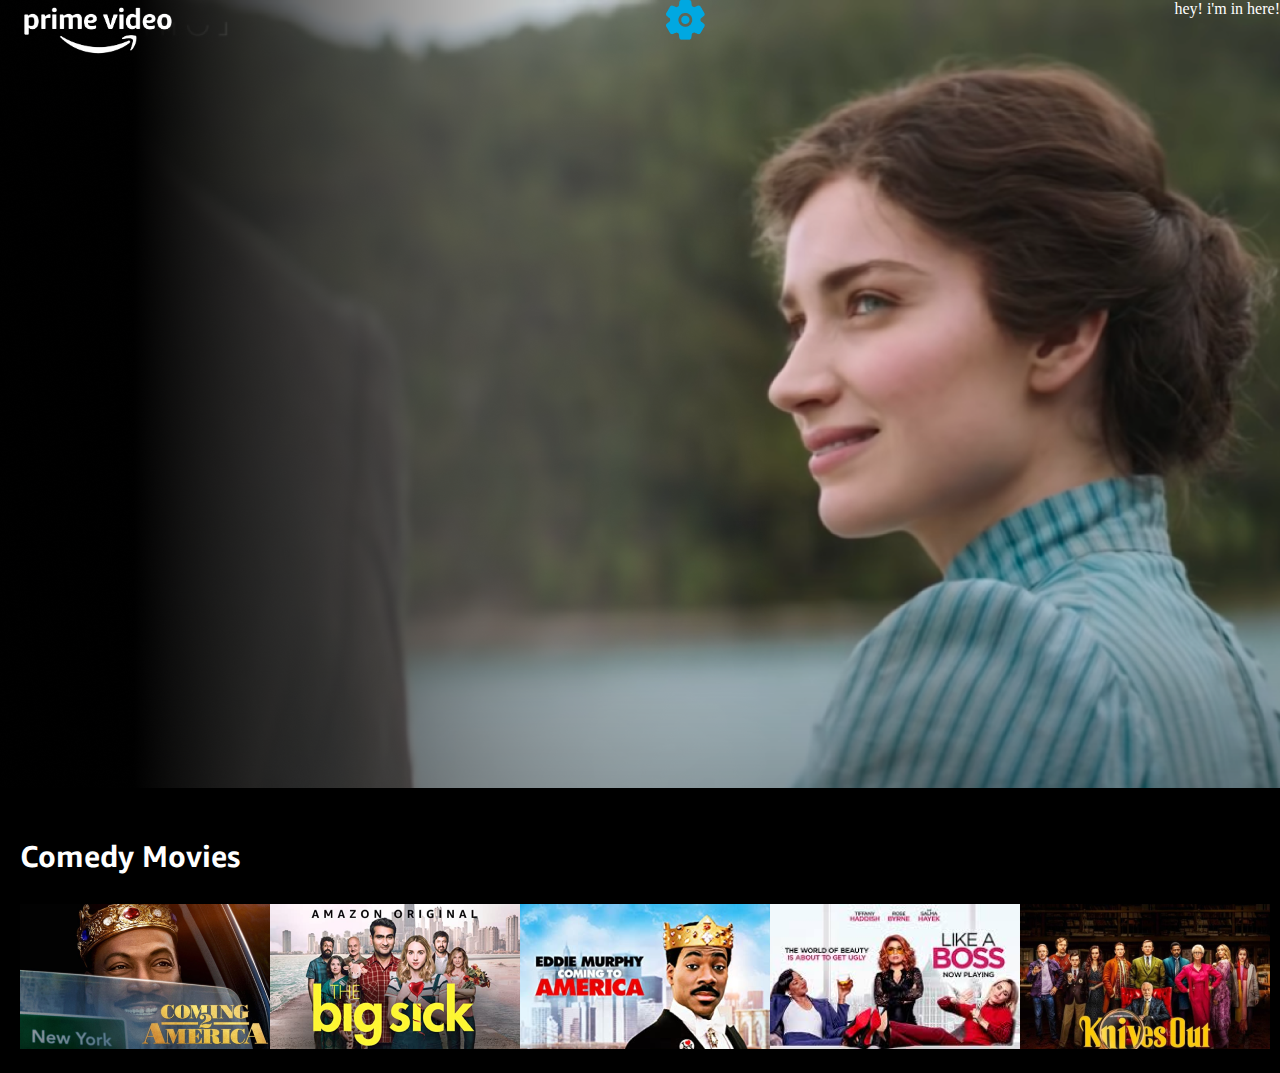
==== continue.html @ 5f9cf974 "finished profile page, working on continue watching" ====
<!DOCTYPE html>
<html lang="en">
<head>
    <meta charset="UTF-8">
    <meta http-equiv="X-UA-Compatible" content="IE=edge">
    <meta name="viewport" content="width=device-width, initial-scale=1.0">

    <link rel="stylesheet" type="text/css" href="css/style.css">
    <script src="https://ajax.googleapis.com/ajax/libs/jquery/3.5.1/jquery.min.js"></script>
    <script src="js/javascript.js"></script>
    <title>Amazon Prime</title>
</head>
<body>
    <div class="main">
        <div class="continue">
            <div class="logo"><img src="images/logo.png"></div>
            <div class="settings"><img src="images/settings.png"></div>

            hey! i'm in here!
        </div>
 


        <div class="titlecontainer">
            <h3>Comedy Movies</h3>
            <div class="titlelistings">
                <div class="title"><img src="images/comedyMovies/1.png"></div>
                <div class="title"><img src="images/comedyMovies/2.png"></div>
                <div class="title"><img src="images/comedyMovies/3.png"></div>
                <div class="title"><img src="images/comedyMovies/4.png"></div>
                <div class="title"><img src="images/comedyMovies/5.png"></div>
            </div>
        </div>

       



    </div>
</body>
</html>
---- css/style.css ----
@font-face {
    font-family: 'EmberRegular';
    src: url('../images/webfonts/AmazonEmber_W_Rg.eot');
    src: url('../images/webfonts/AmazonEmber_W_Rg.eot?#iefix') format('embedded-opentype'),
         url('../images/webfonts/AmazonEmber_W_Rg.woff') format('woff'),
         url('../images/webfonts/AmazonEmber_W_Rg.woff2') format('woff2');
    font-weight: normal;
    font-style: normal;
}

@font-face {
    font-family: 'EmberMedium';
    src: url('../images/webfonts/AmazonEmber_W_Bd.eot');
    src: url('../images/webfonts/AmazonEmber_W_Bd.eot?#iefix') format('embedded-opentype'),
         url('../images/webfonts/AmazonEmber_W_Bd.woff') format('woff'),
         url('../images/webfonts/AmazonEmber_W_Bd.woff2') format('woff2');
    font-weight: normal;
    font-style: normal;
}

@font-face {
    font-family: 'EmberLight';
    src: url('../images/webfonts/AmazonEmber_W_Lt.eot');
    src: url('../images/webfonts/AmazonEmber_W_Lt.eot?#iefix') format('embedded-opentype'),
         url('../images/webfonts/AmazonEmber_W_Lt.woff') format('woff'),
         url('../images/webfonts/AmazonEmber_W_Lt.woff2') format('woff2');
    font-weight: normal;
    font-style: normal;
}

body {
    background-color: black;
    color: white;
    margin: auto;

}

.hero {
    height: 812px;
    display: flex;
    flex-direction: row;
    align-items: flex-start;
    justify-content: space-between;
    padding: 20px;
    background-image: url(../images/hero.png);
    background-repeat: no-repeat;
    background-position: center;
}

.continue {
    height: 788px;
    display: flex;
    flex-direction: row;
    align-items: flex-start;
    justify-content: space-between;

    background-image: url(../images/luminaries.png);
    background-repeat: no-repeat;
    background-position: center;
}

.logo img {
    height: 61px;
}

.featured {
    display: flex;
    flex-direction: row;
    align-items: flex-start;
    justify-content: space-between;
    padding: 20px;
}

.featured a {
    font-size: 25px;
    color: white;
    font-family: 'EmberMedium', Helvetica, Arial, sans-serif;
    text-align: center;
    text-decoration: none;

}

.featuredButton {
    height: 113px;
    width: 258px;
    background-image: url(../images/lrgbutton.png);
    display: flex;
    align-items: center;
    justify-content: center;
    cursor: pointer;


}

.topheader {
    margin-top: 50px;
    display: flex;
    flex-direction: row;
    align-items: center;
    justify-content: space-between;
    padding: 20px;

}

.topheader H1 {
    font-family: 'EmberMedium', Helvetica, Arial, sans-serif;
    font-size: 60px;
    margin: 0px;
    padding: 0px;
}

.topheaderbuttons {
    display: flex;
    flex-direction: row;
    align-items: flex-start;
    justify-content: flex-end; 
}

.search, .filter {
    background-image: url(../images/button.png);
    height: 60px;
    width: 199px;
    display: flex;
    align-items: center;
    justify-content: center;
    cursor: pointer;
    font-size: 25px;
    color: white;
    text-align: center;
    text-decoration: none;
    font-family: 'EmberLight', Helvetica, Arial, sans-serif;
}

.filtercontainer {
    padding-left: 25px;
    display: none;
}

.filterrow1 {
    display: flex;
    flex-direction: row;
    align-items: flex-start;
    justify-content: flex-start;
    margin-bottom: 20px;

}

.filterrow2 {
    display: flex;
    flex-direction: row;
    align-items: flex-start;
    justify-content: flex-start;
    margin-bottom: 40px;

}


.filterbutton {
    background-image: url(../images/filterbutton.png);   
    height: 47px;
    width: 110px;
    margin-right: 30px;
    display: flex;
    align-items: center;
    justify-content: center;
    cursor: pointer;
    font-family: 'EmberLight', Helvetica, Arial, sans-serif;
}

.clearbutton {
    background-image: url(../images/clearbutton.png);   
    height: 47px;
    width: 110px;
    margin-left: 15px;
    display: flex;
    align-items: center;
    justify-content: center;
    cursor: pointer;
    font-family: 'EmberLight', Helvetica, Arial, sans-serif;
}

.titlecontainer {
    padding: 20px;
}

.titlecontainer H3 {
    font-family: 'EmberMedium', Helvetica, Arial, sans-serif;
    font-weight: normal;
    font-size: 30px;
}

.titlelistings {
    display: flex;
    flex-direction: row;
    align-items: flex-start;
    justify-content: space-between;

}

.title {
    cursor: pointer;
}

.seealltvseries {
    height: 153px;
    width: 258px;
    background-image: url(../images/seeall.png);
    display: flex;
    align-items: center;
    justify-content: center;
    cursor: pointer;

}

.primestyle {
    color: #00A8E1;
    font-size: 35px;
}

.profilelist {
    display: flex;
    flex-direction: row;
    align-items: flex-start;
    justify-content: center; 
    margin-top: 80px;
}

.largeprofile {
    width: 176px;
    height: 220px;
    display: flex;
    flex-direction: column;
    justify-content: flex-end;
    margin: 30px;
    background-repeat: no-repeat;
    background-position: center;

}

.smallprofile {
    width: 135px;
    height: 220px;
    display: flex;
    flex-direction: column;
    justify-content: flex-end;
    margin: 30px;
    background-repeat: no-repeat;
    background-position: center;
    color: #97999A;
}


.profilename {
    font-family: 'EmberMedium', Helvetica, Arial, sans-serif;
    font-weight: normal;
 
    text-align: center;
    font-size: 30px;
    margin-top: 20px;
}

.editprofile {
    font-family: 'EmberMedium', Helvetica, Arial, sans-serif;
    font-weight: normal;
    color: #97999A;
    text-align: center;
    visibility: hidden;

}

.profileheader {
    font-family: 'EmberLight', Helvetica, Arial, sans-serif;
    font-size: 45px;
    text-align: center;
    margin-top: 30px;
}

.profilesubheader {
    font-family: 'EmberLight', Helvetica, Arial, sans-serif;
    font-size: 17px;
    text-align: center;
}
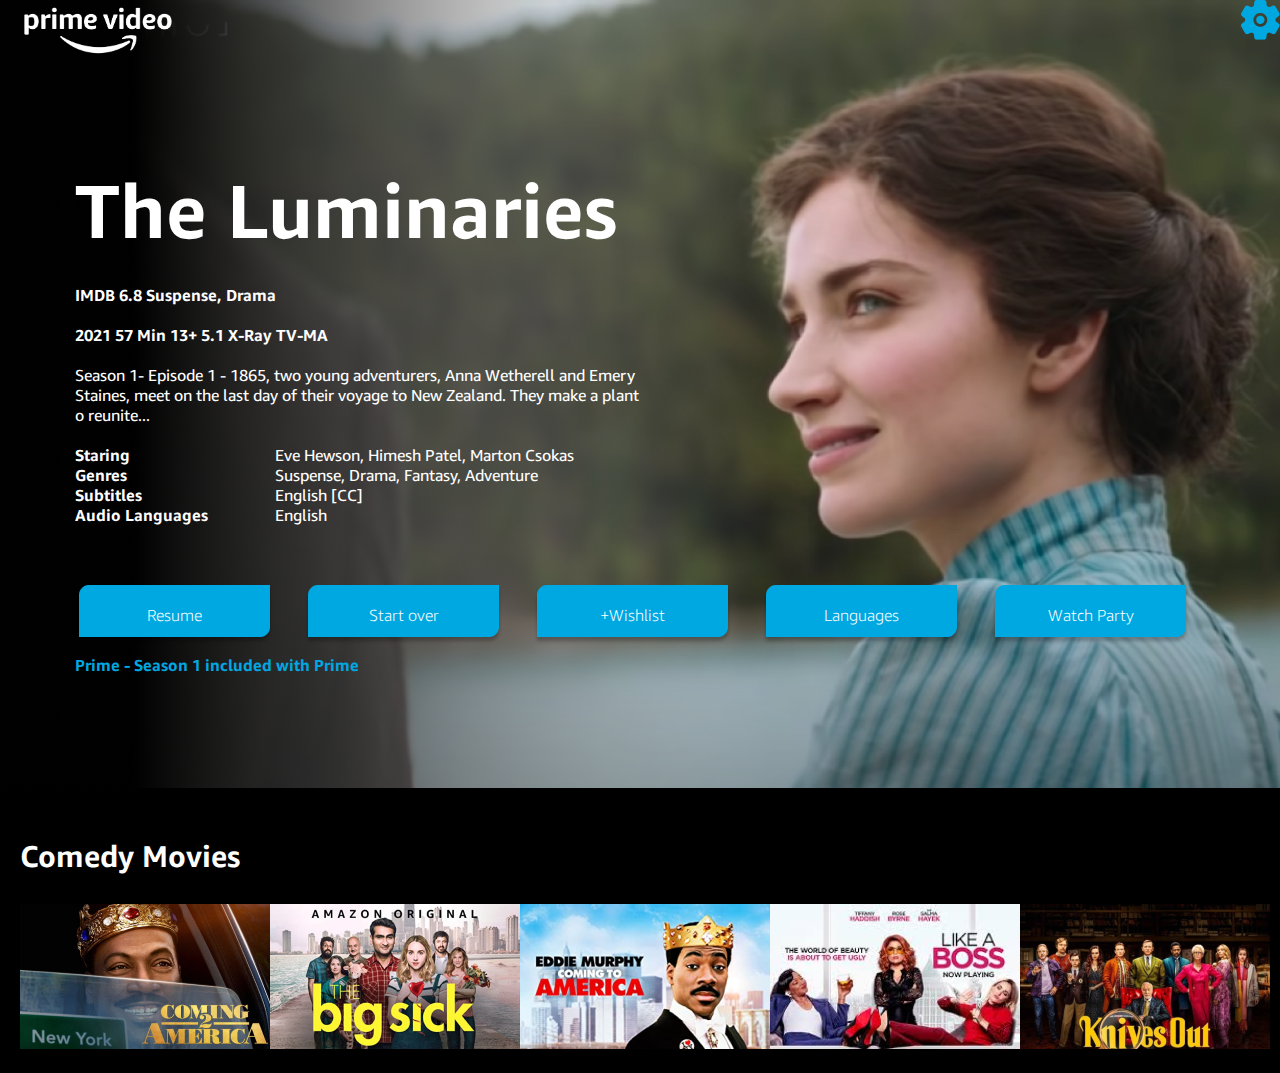
==== commit 80315954: "added continue.html" ====
--- a/continue.html
+++ b/continue.html
@@ -12,11 +12,47 @@
 </head>
 <body>
     <div class="main">
-        <div class="continue">
-            <div class="logo"><img src="images/logo.png"></div>
-            <div class="settings"><img src="images/settings.png"></div>
-
-            hey! i'm in here!
+        <div class="watch">
+            <div class="controlbar">
+                <div class="logo"><img src="images/logo.png"></div>
+                <div class="settings"><img src="images/settings.png"></div>
+            </div>
+            <div class="details">
+                <div class="titlename">The Luminaries</div>
+                <div class="cardtext">
+                    <div class="categorization">IMDB 6.8 Suspense, Drama</div>
+                    <div class="primaryfilmmeta">2021 57 Min 13+ 5.1 X-Ray TV-MA</div>
+                    <div class="description">Season 1- Episode 1 - 1865, two young adventurers, Anna 
+                        Wetherell and Emery Staines, meet on the last day of their 
+                        voyage to New Zealand. They make a plant o reunite...</div>
+                    <div class="secondaryfilmmeta">
+                        <div class="metadetail">
+                            <div class="metalabel">Staring</div>
+                            <div class="metadetail">Eve Hewson, Himesh Patel, Marton Csokas</div>
+                        </div>
+                        <div class="metadetail">
+                            <div class="metalabel">Genres</div>
+                            <div class="metadetail">Suspense, Drama, Fantasy, Adventure</div>
+                        </div>
+                        <div class="metadetail">
+                            <div class="metalabel">Subtitles</div>
+                            <div class="metadetail">English [CC]</div>
+                        </div>
+                        <div class="metadetail">
+                            <div class="metalabel">Audio Languages</div>
+                            <div class="metadetail">English</div>
+                        </div>
+                    </div>
+                </div>
+                <div class="watchoptions">
+                    <div class="watchbutton">Resume</div>
+                    <div class="watchbutton">Start over</div>
+                    <div class="watchbutton">+Wishlist</div>
+                    <div class="watchbutton">Languages</div>
+                    <div class="watchbutton">Watch Party</div>
+                </div>
+                <div class="prompt">Prime - Season 1 included with Prime</div>
+            </div>
         </div>
  
 
--- a/css/style.css
+++ b/css/style.css
@@ -37,7 +37,7 @@
 }
 
 .hero {
-    height: 812px;
+
     display: flex;
     flex-direction: row;
     align-items: flex-start;
@@ -48,16 +48,105 @@
     background-position: center;
 }
 
-.continue {
+.watch {
+    background-image: url(../images/luminaries.png);
+    background-repeat: no-repeat;
+    background-position: center;
     height: 788px;
-    display: flex;
-    flex-direction: row;
-    align-items: flex-start;
-    justify-content: space-between;
-
-    background-image: url(../images/luminaries.png);
-    background-repeat: no-repeat;
-    background-position: center;
+}
+
+.trailer {
+    background-image: url(../images/icarealot.png);
+    background-repeat: no-repeat;
+    background-position: center;
+    height: 788px;
+}
+
+.controlbar {
+
+    display: flex;
+    flex-direction: row;
+    align-items: flex-start;
+    justify-content: space-between;
+
+
+}
+
+.details {
+    margin-left: 75px;
+    font-family: 'EmberRegular', Helvetica, Arial, sans-serif;
+    wid
+}
+
+.titlename {
+    font-family: 'EmberMedium', Helvetica, Arial, sans-serif;
+    font-weight: normal;
+    font-size: 75px;
+    margin-top: 100px;
+
+}
+
+.cardtext {
+    width: 576px;
+}
+
+.categorization {
+    margin-top: 30px;
+    font-family: 'EmberMedium', Helvetica, Arial, sans-serif;
+}
+
+.primaryfilmmeta {
+    margin-top: 20px;
+    font-family: 'EmberMedium', Helvetica, Arial, sans-serif;
+}
+
+.description {
+    margin-top: 20px;
+}
+
+.secondaryfilmmeta {
+    margin-top: 20px;
+}
+
+.watchoptions {
+    margin-top: 60px;
+    display: flex;
+    flex-direction: row;
+    align-items: flex-start;
+    justify-content: flex-start;
+
+}
+
+.metadetail {
+    display: flex;
+    flex-direction: row;
+    align-items: flex-start;
+    justify-content: flex-start; 
+}
+
+.metalabel {
+    font-family: 'EmberMedium', Helvetica, Arial, sans-serif;
+    width: 200px;
+}
+
+
+
+.watchbutton {
+    background-image: url(../images/watchbutton.png);   
+    height: 60px;
+    width: 199px;
+    margin-right: 30px;
+    display: flex;
+    align-items: center;
+    justify-content: center;
+    cursor: pointer;
+    font-family: 'EmberLight', Helvetica, Arial, sans-serif;
+}
+
+.prompt {
+    color: #00A8E1;
+    font-family: 'EmberMedium', Helvetica, Arial, sans-serif;
+    margin-top: 10px;
 }
 
 .logo img {
